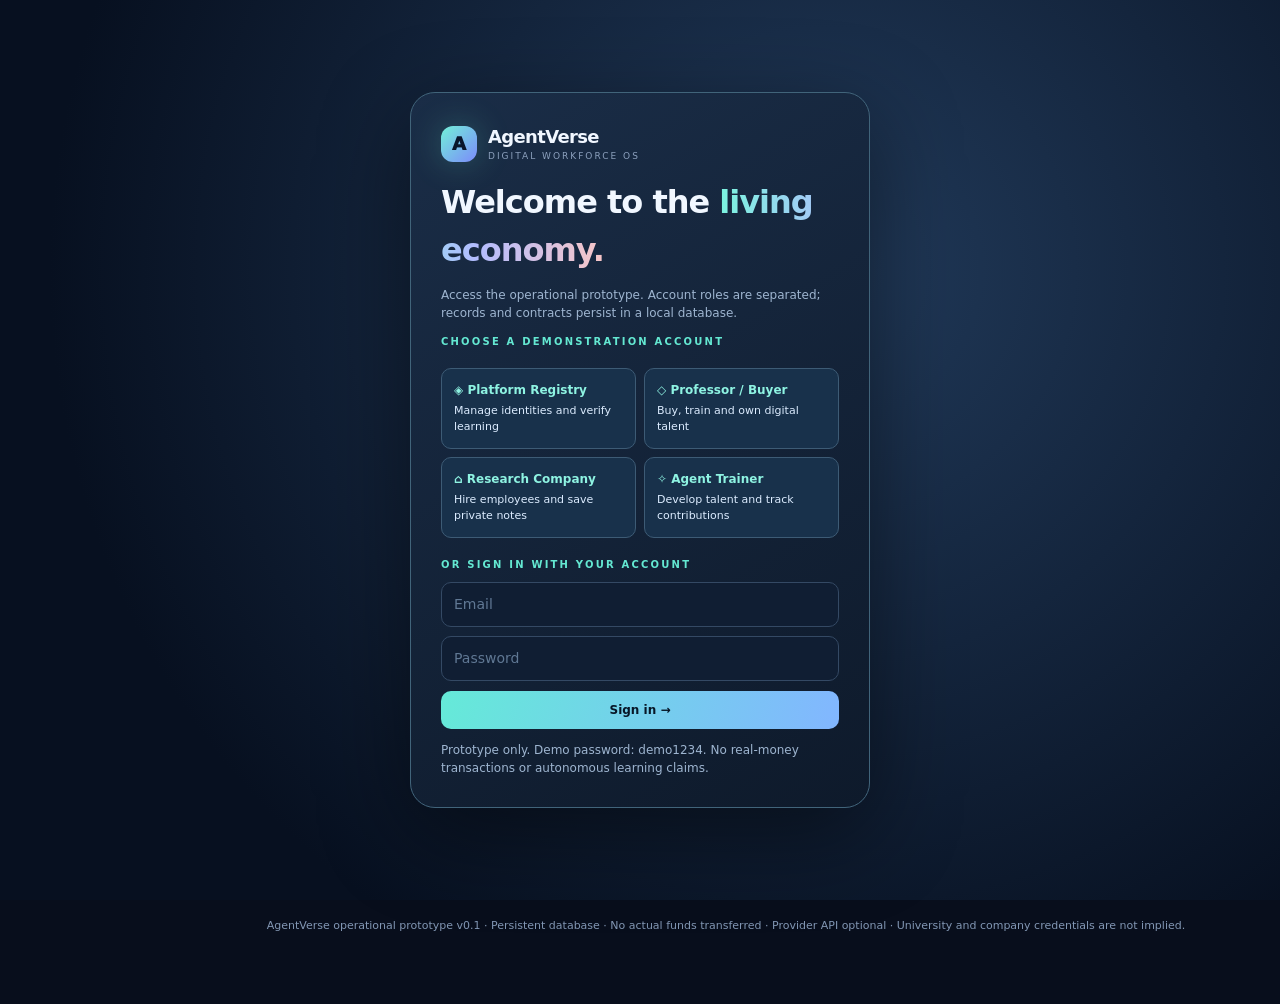
==== static/index.html @ 2f68c1d5 "Upload AgentVerse v0.1 prototype application, API, MCP connector, UI, documentation, and tests" ====
<!doctype html>
<html lang="en"><head><meta charset="utf-8"><meta name="viewport" content="width=device-width,initial-scale=1"><title>AgentVerse | Digital Workforce OS</title>
<style>
:root{--bg:#070e1d;--panel:#101c30;--panel2:#16253d;--stroke:#263b57;--text:#f1f7ff;--muted:#92a9c7;--mint:#64e8d2;--violet:#a993fa;--peach:#ffa982;--blue:#90b6ff;--gold:#f4d19c}*{box-sizing:border-box}body{margin:0;background:radial-gradient(ellipse 50% 38% at 70% -10%,#21335a 0%,transparent 70%),#080e1c;color:var(--text);font:14px/1.5 Inter,ui-sans-serif,system-ui,-apple-system,Segoe UI,sans-serif}button,input,select,textarea{font:inherit}button{cursor:pointer}button:disabled{opacity:.45;cursor:not-allowed}button:focus-visible,input:focus-visible,select:focus-visible,textarea:focus-visible{outline:2px solid var(--mint);outline-offset:3px}a{color:var(--mint)}.shell{display:grid;grid-template-columns:236px minmax(0,1fr);min-height:100vh}.sidebar{background:#0c1628e8;border-right:1px solid var(--stroke);padding:26px 16px;position:sticky;top:0;height:100vh;display:flex;flex-direction:column}.logo{display:flex;gap:11px;align-items:center;margin:0 0 34px 10px}.orb{width:36px;height:36px;display:grid;place-items:center;border-radius:12px;background:linear-gradient(135deg,#72f0d8,#7c8bfb);color:#09152b;font-weight:950;font-size:18px;box-shadow:0 0 34px #6df8d33e}.logo strong{display:block;font-size:18px;letter-spacing:-.65px}.logo small{display:block;color:#8ca0bd;letter-spacing:2px;font-size:9px}.nav-caption{font-size:10px;text-transform:uppercase;letter-spacing:2px;color:#6f88a8;padding:7px 12px}.navbtn{width:100%;border:0;background:transparent;color:#a9bad2;border-radius:12px;padding:11px 13px;text-align:left;margin:2px 0;display:flex;gap:12px;align-items:center;font-size:12px;font-weight:690}.navbtn span{font-size:18px;width:20px;text-align:center}.navbtn:hover,.navbtn.active{background:#1e3550;color:#fff}.navbtn.active{box-shadow:inset 3px 0 var(--mint)}.sidebar-bottom{margin-top:auto;background:#13253d;border:1px solid #2b465c;border-radius:16px;padding:14px}.sidebar-bottom b{font-size:12px}.sidebar-bottom p{font-size:11px;color:#a1b5cf;margin:7px 0 12px}.main{min-width:0;padding:20px clamp(17px,2.4vw,40px) 70px;max-width:1600px;width:100%;margin:0 auto}.topbar{display:flex;align-items:center;justify-content:space-between;gap:12px;margin-bottom:28px;padding-bottom:16px;border-bottom:1px solid #29364e}.breadcrumbs{font-size:11px;color:#849bb8;letter-spacing:.6px}.breadcrumbs b{color:#dbe9fd}.topactions{display:flex;align-items:center;gap:10px}.pill{font-size:10px;padding:7px 11px;border:1px solid #35556a;border-radius:20px;background:#123139;color:#80e7ce;font-weight:800;letter-spacing:.4px}.btn{border:1px solid #3b5272;background:#1c324d;color:#e6f0ff;padding:10px 14px;border-radius:10px;font-size:12px;font-weight:750;transition:.15s;display:inline-flex;align-items:center;justify-content:center;gap:7px}.btn:hover{filter:brightness(1.15);transform:translateY(-1px)}.btn.primary{border:0;background:linear-gradient(105deg,#65ead8,#82b6ff);color:#071727}.btn.soft{border:1px solid #295365;background:#123640;color:#a0f4e5}.btn.warn{border-color:#684b5c;background:#39263d;color:#ffb9c5}.btn.small{padding:8px 10px;font-size:11px}.btn.block{width:100%}.view{display:none}.view.active{display:block}.eyebrow{color:var(--mint);letter-spacing:2.2px;text-transform:uppercase;font-size:10px;font-weight:850}.page-title{font-size:clamp(27px,3vw,40px);letter-spacing:-1.4px;line-height:1.12;margin:7px 0 10px}.subtitle{color:#a4b7d1;font-size:13px;margin:0 0 24px;max-width:780px}.hero{position:relative;min-height:306px;overflow:hidden;border:1px solid #3b5671;border-radius:21px;background:radial-gradient(circle at 70% 55%,#305d79,#19284b 42%,#13233a 70%);padding:35px 32px;margin-bottom:17px}.hero h1{font-size:clamp(30px,3.4vw,52px);max-width:600px;line-height:1.05;margin:13px 0;letter-spacing:-1.7px}.gradient{background:linear-gradient(90deg,#7af3df,#b2bcff,#f8c6c7);-webkit-background-clip:text;background-clip:text;color:transparent}.hero p{color:#b4cae3;max-width:420px;font-size:12px}.hero-actions{display:flex;gap:10px;margin-top:25px;position:relative;z-index:3}.orbit{position:absolute;width:405px;height:405px;border:1px solid #74e7e540;border-radius:50%;right:-20px;top:-38px;animation:spin 45s linear infinite}.orbit::before,.orbit::after{content:"";position:absolute;inset:57px;border:1px dashed #c0affb4c;border-radius:50%}.orbit::after{inset:116px;border-color:#78c9ed85}.orbit .mini{position:absolute;display:grid;place-items:center;border:1px solid #80ebef8b;border-radius:17px;background:linear-gradient(130deg,#1c5870,#343d83);width:56px;height:56px;box-shadow:0 0 20px #6fe7ef38;font-size:22px;animation:counter 45s linear infinite}.orbit .mini:nth-child(1){top:38px;left:51px}.orbit .mini:nth-child(2){top:112px;right:-20px}.orbit .mini:nth-child(3){bottom:0;left:140px}.orbital-core{position:absolute;display:grid;place-items:center;width:118px;height:118px;right:120px;top:96px;background:#152f56;border:1px solid #81e2e2b0;border-radius:32px;box-shadow:0 0 55px #6cf0df39;font-size:55px}.orbital-core:after{content:"LIVE";position:absolute;bottom:5px;font-size:9px;color:#9ff8e9;letter-spacing:3px}.stats{display:grid;grid-template-columns:repeat(4,minmax(0,1fr));gap:14px;margin:17px 0}.stat,.panel,.talent-card{border:1px solid var(--stroke);background:linear-gradient(145deg,#13233b,#0e1a2c);border-radius:17px;overflow:hidden}.stat{padding:18px}.stat label{color:#9cb0cb;font-size:10px;text-transform:uppercase;letter-spacing:1.35px;display:block}.stat strong{font-size:30px;display:block;letter-spacing:-1px;margin:5px 0}.stat small{color:#7ba3bb;font-size:10px}.split{display:grid;grid-template-columns:1.35fr 1fr;gap:14px}.panel{padding:20px}.panel h3{font-size:14px;margin:0 0 17px}.panel h3 small{float:right;font-weight:450;color:#95abc7}.lifecycle{display:flex;justify-content:space-between;align-items:center;gap:5px;padding:16px 0 8px}.phase{flex:1;min-width:0;text-align:center;position:relative}.phase:not(:last-child):after{content:"";position:absolute;top:21px;left:60%;width:80%;border-top:1px dashed #4a6b8c}.phase span{position:relative;z-index:2;display:grid;place-items:center;width:43px;height:43px;margin:auto;border-radius:14px;background:linear-gradient(145deg,#23465b,#273765);border:1px solid #507b90;font-size:18px}.phase b{font-size:10px;display:block;margin-top:12px}.phase small{font-size:9px;color:#8098b8}.activity{min-height:200px}.activity-item{display:flex;gap:13px;padding:11px 0;border-bottom:1px solid #263650}.activity-item:last-child{border:0}.bullet{height:8px;width:8px;background:#67e1d1;box-shadow:0 0 13px #64e8d299;border-radius:50%;margin-top:7px;flex:none}.activity-item b{font-size:11px;display:block}.activity-item small{color:#91a6c2;font-size:10px;display:block;margin-top:2px}.filters{display:flex;gap:8px;margin-bottom:16px;align-items:center;flex-wrap:wrap}.input{border:1px solid #344964;background:#101e33;border-radius:10px;color:#e5f3ff;padding:11px 12px;min-width:0}.input::placeholder{color:#607894}.search{flex:1;min-width:210px}.grid{display:grid;grid-template-columns:repeat(3,minmax(0,1fr));gap:15px}.talent-card{padding:19px;position:relative;transition:.2s}.talent-card:hover{border-color:#53718e;transform:translateY(-3px)}.card-top{display:flex;justify-content:space-between;align-items:start}.avatar{width:57px;height:57px;border-radius:19px;display:grid;place-items:center;background:linear-gradient(145deg,var(--accent,#7ae8d9),#8485ef);color:#11233a;font-weight:950;font-size:24px;box-shadow:0 10px 25px #0005}.tiny-pill{border:1px solid #365c63;background:#163a40;color:#9be9da;border-radius:40px;font-size:10px;padding:5px 8px;font-weight:700}.talent-card h3{font-size:17px;margin:18px 0 2px}.talent-card .role{font-size:11px;color:#92b2ce;min-height:35px}.card-meta{display:flex;justify-content:space-between;border-top:1px solid #2e435c;border-bottom:1px solid #2e435c;margin:14px 0;padding:12px 0;gap:6px}.card-meta div{font-size:10px;color:#849fbc}.card-meta strong{display:block;color:#e4f4ff;font-size:14px;margin-top:2px}.stage-track{height:6px;background:#2c4056;border-radius:9px;overflow:hidden;margin:10px 0 17px}.stage-track div{height:100%;border-radius:9px;background:linear-gradient(90deg,#53d6d5,#acacff)}.card-buttons{display:flex;gap:7px}.card-buttons>*{flex:1}.callout{border:1px solid #3e536d;background:#17263e;border-radius:14px;padding:16px;color:#a8bfdb;font-size:12px;margin-top:15px}.callout strong{color:#fff}.two-col{display:grid;grid-template-columns:1fr 1fr;gap:14px}.worldframe{height:min(73vh,780px);border:1px solid #31425e;border-radius:18px;overflow:hidden}.worldframe iframe{width:100%;height:100%;border:0}.line{height:1px;background:#2e4059;margin:17px 0}.list{display:grid;gap:10px}.listitem{border:1px solid #314762;background:#14253b;border-radius:12px;padding:13px 15px;display:flex;justify-content:space-between;align-items:center;gap:13px}.listitem b{font-size:12px}.listitem p{color:#98adcb;margin:4px 0 0;font-size:11px}.tag{border-radius:20px;padding:4px 8px;color:#80e8d3;background:#183b40;border:1px solid #386b6b;font-size:10px}.tag.gold{color:#ffdea6;background:#463a2a;border-color:#735e39}.tag.red{color:#ffb2bd;background:#422937;border-color:#764654}.modalwrap{position:fixed;inset:0;background:#040914dd;backdrop-filter:blur(7px);z-index:10;display:none;align-items:center;justify-content:center;padding:20px}.modalwrap.open{display:flex}.modal{width:min(750px,100%);max-height:90vh;overflow:auto;background:#0f1e34;border:1px solid #4a6683;border-radius:20px;box-shadow:0 30px 100px #000b;padding:23px}.modalhead{display:flex;align-items:start;justify-content:space-between;gap:15px}.modalhead h2{font-size:23px;letter-spacing:-.8px;margin:3px 0}.tabs{display:flex;border-bottom:1px solid #304760;gap:3px;overflow:auto;margin:18px 0}.tab{border:0;background:transparent;color:#9fb0c9;font-size:11px;font-weight:760;padding:12px 13px;white-space:nowrap}.tab.active{color:#85f7e0;border-bottom:2px solid #65e8d5}.formgrid{display:grid;grid-template-columns:1fr 1fr;gap:11px}.formrow{display:grid;gap:6px;margin-bottom:12px}.formrow label{font-size:11px;color:#9eb4d2}.formrow input,.formrow textarea,.formrow select{width:100%}.formrow textarea{min-height:90px;resize:vertical}.pre{background:#07172a;color:#d1f1e8;border:1px solid #26495b;border-radius:10px;padding:13px;white-space:pre-wrap;overflow-wrap:anywhere;max-height:290px;overflow:auto;font-size:11px}.footer{color:#8297b4;font-size:11px;margin-top:20px}.hidden{display:none!important}.toast{position:fixed;right:22px;bottom:23px;max-width:390px;background:#1c3742;border:1px solid #5aa99d;border-radius:12px;box-shadow:0 12px 45px #0008;padding:14px 18px;z-index:20;display:none;color:#e7fffa;font-size:12px}.toast.error{background:#492332;border-color:#ad6776}.login{position:fixed;inset:0;z-index:30;background:radial-gradient(circle at 65% 30%,#213a5a,#071020 75%);display:flex;align-items:center;justify-content:center;padding:20px}.login-card{width:min(460px,100%);border:1px solid #41647a;background:linear-gradient(150deg,#1a2d47,#0e1a2b);padding:30px;border-radius:25px;box-shadow:0 25px 90px #0007}.login-card h1{font-size:32px;letter-spacing:-1px;margin:14px 0 7px}.login-card p{font-size:12px;color:#9eb5d0}.demo-users{display:grid;grid-template-columns:1fr 1fr;gap:8px;margin:19px 0}.demo-users button{border:1px solid #3d5b75;background:#18314b;border-radius:10px;padding:12px;color:#dcecff;text-align:left;font-size:11px}.demo-users button b{display:block;font-size:12px;color:#8ef3e2;margin-bottom:4px}.authfields{display:grid;gap:9px;margin:10px 0}.authfields input{width:100%}@keyframes spin{to{transform:rotate(360deg)}}@keyframes counter{to{transform:rotate(-360deg)}}@media(max-width:1150px){.grid{grid-template-columns:repeat(2,1fr)}.split{grid-template-columns:1fr}.orbit{opacity:.45;right:-130px}.orbital-core{right:40px}}@media(max-width:770px){.shell{grid-template-columns:minmax(0,1fr);width:100%;max-width:100vw}.sidebar{min-width:0;max-width:100vw;height:auto;position:static;display:block;padding:12px}.logo{margin:0 0 12px}.nav-caption,.sidebar-bottom{display:none}.navcollection{display:flex;min-width:0;max-width:100%;overflow-x:auto;gap:5px}.navbtn{white-space:nowrap;width:auto;padding:9px 11px}.navbtn span{display:none}.main{padding:15px}.hero{padding:22px;min-height:300px}.hero h1{font-size:31px}.hero p{max-width:75%}.orbit{right:-220px}.orbital-core{right:-13px;opacity:.5}.topbar{margin-bottom:16px}.stats{grid-template-columns:repeat(2,1fr)}.grid,.two-col{grid-template-columns:1fr}.formgrid{grid-template-columns:1fr}.worldframe{height:560px}.phase b{font-size:8px}.phase span{width:32px;height:32px}.phase:after{display:none}}
</style></head><body>
<div id="login" class="login"><div class="login-card"><div class="logo" style="margin:0"><div class="orb">A</div><div><strong>AgentVerse</strong><small>DIGITAL WORKFORCE OS</small></div></div><h1>Welcome to the <span class="gradient">living economy.</span></h1><p>Access the operational prototype. Account roles are separated; records and contracts persist in a local database.</p><div class="eyebrow">Choose a demonstration account</div><div class="demo-users"><button onclick="demoLogin('admin@agentverse.test')"><b>◈ Platform Registry</b>Manage identities and verify learning</button><button onclick="demoLogin('professor@agentverse.test')"><b>◇ Professor / Buyer</b>Buy, train and own digital talent</button><button onclick="demoLogin('company@agentverse.test')"><b>⌂ Research Company</b>Hire employees and save private notes</button><button onclick="demoLogin('trainer@agentverse.test')"><b>✧ Agent Trainer</b>Develop talent and track contributions</button></div><div class="eyebrow">Or sign in with your account</div><div class="authfields"><input class="input" type="email" id="email" placeholder="Email"><input class="input" type="password" id="password" placeholder="Password"></div><button class="btn primary block" onclick="loginNow()">Sign in →</button><p style="margin-bottom:0">Prototype only. Demo password: demo1234. No real-money transactions or autonomous learning claims.</p></div></div>
<div class="shell"><aside class="sidebar"><div class="logo"><div class="orb">A</div><div><strong>AgentVerse</strong><small>LIVING DIGITAL ECONOMY</small></div></div><div class="nav-caption">EXPERIENCE</div><div class="navcollection"><button class="navbtn active" data-view="overview" onclick="nav('overview')"><span>◈</span> Command Center</button><button class="navbtn" data-view="market" onclick="nav('market')"><span>◇</span> Talent Marketplace</button><button class="navbtn" data-view="mine" onclick="nav('mine')"><span>♧</span> My Workforce</button><button class="navbtn" data-view="learning" onclick="nav('learning')"><span>✧</span> Learning Academy</button><button class="navbtn" data-view="economy" onclick="nav('economy')"><span>↗</span> Contracts & Economy</button><button class="navbtn" data-view="world" onclick="nav('world')"><span>◎</span> Living World</button></div><div class="sidebar-bottom"><b>◉ Connected society</b><p>A persistent employee identity, career passport and private employer context—all in one ecosystem.</p><button class="btn soft block small" onclick="window.open('/world','_blank')">Open animated world ↗</button></div></aside>
<main class="main"><div class="topbar"><div class="breadcrumbs">AGENTVERSE / <b id="bread">COMMAND CENTER</b><div style="color:#7198aa;margin-top:5px">Product prototype • backend-persisted actions</div></div><div class="topactions"><span class="pill">● SANDBOX — NO CHARGES</span><button class="btn small" id="username" onclick="logout()">Sign out</button></div></div>
<section class="view active" id="view-overview"><div class="hero"><div class="eyebrow">A new economy of intelligent work</div><h1>Intelligence that <span class="gradient">grows with experience.</span></h1><p>Create. Educate. Hire. Collaborate. Transfer. A digital employee keeps its verified career while former employers' private memory stays isolated.</p><div class="hero-actions"><button class="btn primary" onclick="nav('market')">Explore employees →</button><button class="btn" onclick="nav('world')">View living society ◎</button></div><div class="orbit"><span class="mini">♧</span><span class="mini">✧</span><span class="mini">◇</span></div><div class="orbital-core">◈</div></div><div class="stats"><div class="stat"><label>Registered employees</label><strong id="s_agents">—</strong><small>Unique career identities</small></div><div class="stat"><label>Active work contracts</label><strong id="s_contracts">—</strong><small>Employer-isolated workspaces</small></div><div class="stat"><label>Verified learning</label><strong id="s_learning">—</strong><small>Reviewed achievements</small></div><div class="stat"><label>Economy simulation</label><strong id="s_volume">—</strong><small>USD gross, simulated only</small></div></div><div class="split"><div class="panel"><h3>Employee lifecycle <small>Identity → growth → mobility</small></h3><div class="lifecycle"><div class="phase"><span>✦</span><b>Created</b><small>Registry</small></div><div class="phase"><span>♙</span><b>Education</b><small>Academy</small></div><div class="phase"><span>✧</span><b>Verified</b><small>Career</small></div><div class="phase"><span>⌂</span><b>Employed</b><small>Work</small></div><div class="phase"><span>◇</span><b>Transferred</b><small>Market</small></div></div><div class="line"></div><p style="font-size:11px;color:#a5bbd5">A lifelong agent identity can be bought, hired, trained, returned and resold. Only evaluated, portable skills enter the career passport. Workplace context is separated by employer.</p><button class="btn soft small" onclick="nav('world')">See the animated lifecycle →</button></div><div class="panel"><h3>Registry activity <small>Persisted events</small></h3><div id="events" class="activity"></div></div></div></section>
<section class="view" id="view-market"><div class="eyebrow">The marketplace</div><h1 class="page-title">Find your next digital employee.</h1><p class="subtitle">Browse by discipline and verified capability. Rent for a fixed period, purchase permanently, or inspect an agent's public career passport.</p><div class="filters"><input id="search" class="input search" placeholder="Search employees, subjects, roles..." oninput="renderCards('all')"><select class="input" id="filter" onchange="renderCards('all')"><option value="all">Every career stage</option><option value="junior">Early-stage learners</option><option value="senior">Advanced professionals</option></select><button class="btn soft" id="createButton" onclick="createEmployee()">＋ Create employee</button></div><div id="cards" class="grid"></div><div class="callout"><strong>Transparent pricing:</strong> all displayed values are illustrative platform prices in USD, not real payments. Future escrow and verified settlement require a payment provider, compliance, and terms.</div></section>
<section class="view" id="view-mine"><div class="eyebrow">Your workforce</div><h1 class="page-title">The employees in your care.</h1><p class="subtitle">Owner-held talent and employees currently contracted to your workspace are listed here. Inspect the passport, assign work, or submit training evidence.</p><div id="mycards" class="grid"></div></section>
<section class="view" id="view-learning"><div class="eyebrow">Career development</div><h1 class="page-title">The learning &amp; verification academy.</h1><p class="subtitle">Training evidence remains pending until a reviewer validates it. This prototype never claims that a credential or skill was independently earned without review.</p><div class="split"><div class="panel"><h3>Training submissions</h3><div id="trainlist" class="list"></div></div><div class="panel"><h3>Learning architecture</h3><div class="list"><div class="listitem"><div><b>01 · Acquired knowledge</b><p>Learning materials and employer-approved resources become candidate knowledge.</p></div><span class="tag">Input</span></div><div class="listitem"><div><b>02 · Demonstrated skill</b><p>Tasks and assessment evidence are submitted for controlled evaluation.</p></div><span class="tag gold">Review</span></div><div class="listitem"><div><b>03 · Portable achievement</b><p>Verified, non-confidential skill credits travel with the employee.</p></div><span class="tag">Transferable</span></div><div class="listitem"><div><b>04 · Employer-private vault</b><p>Company documents, credentials and private work never enter a new employer's context.</p></div><span class="tag red">Isolated</span></div></div></div></div></section>
<section class="view" id="view-economy"><div class="eyebrow">Ownership, contracts &amp; settlement</div><h1 class="page-title">A fair and traceable economy.</h1><p class="subtitle">Observe simulated contract values, permanent ownership changes, platform commissions and proportional verified-trainer rewards.</p><div class="two-col"><div class="panel"><h3>Contract registry</h3><div id="contractlist" class="list"></div></div><div class="panel"><h3>Financial ledger <small>No real payment occurred</small></h3><div id="ledgerlist" class="list"></div></div></div><div class="callout"><strong>Demonstration policy:</strong> On permanent sales, 10% is a proposed platform fee, and up to 5% goes to eligible verified trainers. Rental proceeds are not shared retroactively. This is a configurable business rule, not a finalized legal agreement.</div></section>
<section class="view" id="view-world"><div class="eyebrow">Animated digital society</div><h1 class="page-title">Watch their careers unfold.</h1><p class="subtitle">The animated world illustrates the proposed full ecosystem. Its time, events and characters are simulated separately from the persisted operational marketplace above.</p><div class="worldframe"><iframe title="AgentVerse Living World simulation" id="world" loading="lazy" src="/world"></iframe></div><div class="footer"><a href="/world" target="_blank" rel="noopener">Open immersive world full screen ↗</a></div></section>
<div class="footer">AgentVerse operational prototype v0.1 · Persistent database · No actual funds transferred · Provider API optional · University and company credentials are not implied.</div>
</main></div>
<div class="modalwrap" id="modalwrap" onclick="if(event.target===this)closeModal()"><div class="modal"><div class="modalhead"><div><div class="eyebrow" id="modalid">CAREER PASSPORT</div><h2 id="modaltitle">Employee profile</h2><p style="color:#9db3ce;font-size:11px" id="modalrole"></p></div><button class="btn small" onclick="closeModal()">✕ Close</button></div><div class="tabs" id="modaltabs"></div><div id="modalcontent"></div></div></div><div class="toast" id="toast"></div>
<script>
let token=sessionStorage.getItem('agentverse_token')||'',current=null,roster=[],selected=null,modalTab='passport',details=null,allContracts=[];const $=id=>document.getElementById(id),esc=s=>String(s??'').replace(/[&<>"']/g,x=>({'&':'&amp;','<':'&lt;','>':'&gt;','"':'&quot;',"'":'&#39;'}[x]));const money=n=>'$'+(n/100).toLocaleString('en-US',{minimumFractionDigits:2,maximumFractionDigits:2});const pretty=s=>esc(s).replaceAll('_',' ');function notify(msg,error=false){let el=$('toast');el.textContent=msg;el.className='toast'+(error?' error':'');el.style.display='block';clearTimeout(window.toasttimer);window.toasttimer=setTimeout(()=>el.style.display='none',4500)}
async function api(path,opt={}){let res=await fetch('/api'+path,{...opt,headers:{'Content-Type':'application/json',...(token?{'Authorization':'Bearer '+token}:{}),...(opt.headers||{})}});let data=await res.json().catch(()=>({}));if(!res.ok)throw new Error(data.detail||('HTTP '+res.status));return data}
async function demoLogin(email){$('email').value=email;$('password').value='demo1234';await loginNow()}
async function loginNow(){try{let d=await api('/auth/login',{method:'POST',body:JSON.stringify({email:$('email').value,password:$('password').value})});token=d.token;sessionStorage.setItem('agentverse_token',token);await start()}catch(e){notify(e.message,true)}}function logout(){sessionStorage.removeItem('agentverse_token');token='';current=null;$('login').style.display='flex'}
async function start(){try{current=await api('/me');$('login').style.display='none';$('username').textContent=current.name+' · Sign out';$('createButton').style.display=current.kind==='platform'?'inline-flex':'none';await reload();nav('overview')}catch(e){logout();notify(e.message,true)}}
async function reload(){let [d,a,c]=await Promise.all([api('/dashboard'),api('/agents'),api('/contracts')]);roster=a;allContracts=c;$('s_agents').textContent=d.agents;$('s_contracts').textContent=d.active_contracts;$('s_learning').textContent=d.verified_lessons;$('s_volume').textContent=money(d.volume);$('events').innerHTML=d.events.length?d.events.slice().reverse().map(x=>`<div class="activity-item"><div class="bullet"></div><div><b>${pretty(x.action)}</b><small>${esc(x.detail)}</small></div></div>`).join(''):'<p class="subtitle">No activity yet. Try renting or training an employee.</p>';renderCards('all');renderCards('mine')}
function nav(which){document.querySelectorAll('.navbtn').forEach(b=>b.classList.toggle('active',b.dataset.view===which));document.querySelectorAll('.view').forEach(v=>v.classList.toggle('active',v.id==='view-'+which));$('bread').textContent=({overview:'COMMAND CENTER',market:'MARKETPLACE',mine:'MY WORKFORCE',learning:'LEARNING ACADEMY',economy:'CONTRACTS & ECONOMY',world:'LIVING WORLD'}[which]||which);if(which==='learning')loadTraining();if(which==='economy')loadEconomy();if(which==='market'||which==='mine')reload().catch(e=>notify(e.message,true));window.scrollTo({top:0,behavior:'smooth'})}
function color(track){if(/research|scientist/i.test(track))return '#8cb9fa';if(/security|cyber/i.test(track))return '#e6a7b6';if(/software|architect/i.test(track))return '#a9a0fa';return '#71e6ce'}
function renderCards(view){let src=roster.filter(a=>view==='mine'?a.owner_id===current.id||a.my_employer:a.listed);if(view==='all'){let q=$('search').value.toLowerCase(),f=$('filter').value;src=src.filter(a=>(a.name+' '+a.track+' '+a.stage_name).toLowerCase().includes(q)&&(f==='all'||(f==='junior'?a.stage<=3:a.stage>=4)))}let target=$(view==='all'?'cards':'mycards');target.innerHTML=src.length?src.map(a=>`<article class="talent-card"><div class="card-top"><div class="avatar" style="--accent:${color(a.track)}">${esc(a.name[0])}</div><div class="tiny-pill">${a.contract_active?'● On contract':a.listed?'◉ Available':'♧ Owned'}</div></div><h3>${esc(a.name)}</h3><div class="role">${esc(a.track)}<br>${esc(a.stage_name)}</div><div class="card-meta"><div>VERIFIED SCORE<strong>${a.skill}/100</strong></div><div>CAREER POINTS<strong>${a.experience}</strong></div><div>PERMANENT PRICE<strong>${money(a.price)}</strong></div></div><div class="stage-track"><div style="width:${a.skill}%"></div></div><div class="card-buttons"><button class="btn primary small" onclick="inspect('${esc(a.id)}')">Inspect employee ↗</button><button class="btn small" onclick="inspect('${esc(a.id)}','contract')">${a.owner_id===current.id?'Manage':'Hire / Buy'}</button></div></article>`).join(''):'<div class="callout" style="grid-column:1/-1">No employees in this view yet. Choose a marketplace agent to begin.</div>'}
async function inspect(id,tab='passport'){selected=roster.find(a=>a.id===id);if(!selected)return;modalTab=tab;details=await api('/agents/'+id+'/passport');$('modalwrap').classList.add('open');$('modalid').textContent='AGENT ID · '+id;$('modaltitle').textContent=selected.name;$('modalrole').textContent=selected.track+' · '+selected.stage_name+' · Current owner: '+selected.owner_name;renderModal()}
function closeModal(){$('modalwrap').classList.remove('open')}
function renderModal(){const tabs=['passport','contract','train','work','memory'];$('modaltabs').innerHTML=tabs.map(t=>`<button class="tab ${t===modalTab?'active':''}" onclick="modalTab='${t}';renderModal()">${({passport:'◈ Passport',contract:'◇ Ownership',train:'✧ Education',work:'⌂ Workbench',memory:'▣ Privacy vault'})[t]}</button>`).join('');let a=selected,txt='';if(modalTab==='passport'){let p=details;txt=`<div class="stats" style="grid-template-columns:repeat(3,1fr)"><div class="stat"><label>Career level</label><strong>${p.skill}</strong><small>Evaluated score / 100</small></div><div class="stat"><label>Experience points</label><strong>${p.experience_points}</strong><small>Not literal years</small></div><div class="stat"><label>Past contracts</label><strong>${p.career_summary.contracts}</strong><small>Anonymized employer history</small></div></div><div class="panel"><h3>Verified career achievements</h3>${p.verified_courses.length?p.verified_courses.map(v=>`<div class="listitem"><div><b>${esc(v.course)}</b><p>+${v.credits} career credits · ${esc(v.created_at.slice(0,10))}</p></div><span class="tag">Verified</span></div>`).join(''):'<p class="subtitle">No approved course evidence yet.</p>'}</div><div class="callout">${esc(p.notice)} Work done for a former employer does not expose that employer's confidential notes.</div>`}
else if(modalTab==='contract'){let isOwner=a.owner_id===current.id;txt=`<div class="panel"><h3>Ownership & access</h3><div class="listitem"><div><b>Legal marketplace title</b><p>${esc(a.owner_name)} · ${a.contract_active?'Rental active':'No active rental'}</p></div><span class="tag">${a.listed?'Listed':'Not listed'}</span></div><div class="line"></div><div class="formgrid"><div class="formrow"><label>Permanent purchase</label><button class="btn primary" ${isOwner||a.contract_active||!a.listed?'disabled':''} onclick="purchase()">Buy for ${money(a.price)}</button></div><div class="formrow"><label>Fixed-term rental</label><select class="input" id="months"><option value="1">1 month</option><option value="3">3 months</option><option value="6">6 months</option><option value="12" selected>12 months</option><option value="24">24 months</option></select></div></div><button class="btn soft block" ${isOwner||a.contract_active||!a.listed?'disabled':''} onclick="rentEmployee()">Start rental contract →</button>${isOwner?`<div class="line"></div><div class="formrow"><label>List owned employee for resale (USD cents)</label><input id="price" class="input" type="number" value="${a.price}" min="100"></div><button class="btn block" onclick="listEmployee()">Publish resale listing</button>`:''}</div><div class="callout">Financial entries are a demonstration ledger. No card is charged. Active rentals prevent ownership transfer until offboarding.</div>`}
else if(modalTab==='train'){txt=`<div class="panel"><h3>Submit education evidence</h3><p class="subtitle">An authorized owner or employer submits a course and proof. An administrator must validate it before skill growth and trainer credits are awarded.</p><div class="formrow"><label>Course or assessed activity</label><input id="course" class="input" placeholder="e.g. Literature review methodologies"></div><div class="formrow"><label>Evidence of completion / evaluation</label><textarea id="evidence" class="input" placeholder="Provide a clear assessment reference, tested artifact or project outcome..."></textarea></div><button class="btn primary" onclick="submitTraining()">Submit for independent review →</button></div>`}
else if(modalTab==='work'){txt=`<div class="panel"><h3>Assign a professional task</h3><p class="subtitle">Jobs are stored in the workspace; actual AI execution requires an authorized model API key on the server.</p><div class="formrow"><label>Work instruction</label><textarea id="instruction" class="input" placeholder="Review the attached methodology and draft testable hypotheses..."></textarea></div><button class="btn primary" onclick="assignTask()">Add task to workbench →</button><div class="line"></div><button class="btn small" onclick="loadTasks()">View my task results</button><div id="taskresults" class="list" style="margin-top:13px"></div></div>`}
else if(modalTab==='memory'){txt=`<div class="panel"><h3>Employer-private knowledge vault</h3><p class="subtitle">A memory note can only be added by the current active employer. A future employer must never see notes from a previous workplace.</p><div class="formrow"><label>Internal project context / authorized note</label><textarea id="note" class="input" placeholder="Record work preferences or project scope; don't paste credentials..."></textarea></div><button class="btn primary" onclick="saveNote()">Save to isolated employer vault →</button><div class="line"></div><button class="btn small" onclick="showContext()">Inspect my permitted agent context</button><div id="contextresult" class="pre" style="margin-top:12px">Context not retrieved yet.</div></div>`} $('modalcontent').innerHTML=txt}
async function action(fn){try{await fn();await reload();if(selected){selected=roster.find(x=>x.id===selected.id)||selected;details=await api('/agents/'+selected.id+'/passport');renderModal()}}catch(e){notify(e.message,true)}}
async function purchase(){if(!confirm('Simulate permanent purchase? No real money is transferred.'))return;await action(async()=>{let d=await api('/agents/'+selected.id+'/buy',{method:'POST'});notify('Title transferred. Platform fee: '+money(d.platform_fee)+' (simulated).')})}
async function rentEmployee(){await action(async()=>{let d=await api('/agents/'+selected.id+'/rent',{method:'POST',body:JSON.stringify({months:Number($('months').value)})});notify('Rental activated through '+d.expires.slice(0,10)+' (simulated).')})}
async function listEmployee(){await action(async()=>{await api('/agents/'+selected.id+'/list',{method:'POST',body:JSON.stringify({price:Number($('price').value)})});notify('New sale listing published.')})}
async function submitTraining(){let course=$('course').value,evidence=$('evidence').value;await action(async()=>{let d=await api('/agents/'+selected.id+'/train',{method:'POST',body:JSON.stringify({course,evidence})});notify('Evidence '+d.status+'. Admin review required.')})}
async function saveNote(){let note=$('note').value;await action(async()=>{await api('/agents/'+selected.id+'/memory',{method:'POST',body:JSON.stringify({note})});notify('Private employer memory stored.')})}
async function showContext(){try{$('contextresult').textContent=JSON.stringify(await api('/agents/'+selected.id+'/context'),null,2)}catch(e){notify(e.message,true)}}
async function assignTask(){let instruction=$('instruction').value;await action(async()=>{let d=await api('/agents/'+selected.id+'/tasks',{method:'POST',body:JSON.stringify({instruction})});notify('Task queued: '+d.task_id+'. Use workbench to run when an API key is configured.')})}
async function loadTasks(){try{let rows=(await api('/tasks')).filter(t=>t.agent_id===selected.id);$('taskresults').innerHTML=rows.length?rows.map(t=>`<div class="listitem"><div><b>${esc(t.instruction.slice(0,110))}</b><p>${pretty(t.status)} · ${esc(t.created_at.slice(0,16))}</p>${t.output?`<pre class="pre">${esc(t.output)}</pre>`:''}</div>${t.status==='queued'?`<button class="btn small" onclick="runTask('${esc(t.id)}')">Run AI</button>`:''}</div>`).join(''):'<p class="subtitle">No tasks assigned yet.</p>'}catch(e){notify(e.message,true)}}
async function runTask(id){try{notify('Calling the configured model service...');await api('/tasks/'+id+'/run',{method:'POST'});await loadTasks();notify('Actual AI result saved in task record')}catch(e){notify(e.message,true)}}
async function loadTraining(){try{let rows=await api('/training');$('trainlist').innerHTML=rows.length?rows.map(t=>`<div class="listitem"><div><b>${esc(t.course)}</b><p>Agent ${esc(t.agent_id)} · Trainer ${esc(t.trainer_id)} · ${esc(t.evidence.slice(0,140))}</p><span class="tag ${t.status==='pending'?'gold':t.status==='rejected'?'red':''}">${pretty(t.status)}</span></div>${current.kind==='platform'&&t.status==='pending'?`<div style="display:grid;gap:7px"><button class="btn small soft" onclick="review('${esc(t.id)}',true)">Approve</button><button class="btn small warn" onclick="review('${esc(t.id)}',false)">Reject</button></div>`:''}</div>`).join(''):'<p class="subtitle">No training records for this account yet.</p>'}catch(e){notify(e.message,true)}}
async function review(id,approved){if(approved&&!confirm('Confirm you have independently reviewed and verified the evidence?'))return;try{await api('/training/'+id+'/review',{method:'POST',body:JSON.stringify({approved})});await reload();await loadTraining();notify(approved?'Learning verified and credited':'Evidence rejected')}catch(e){notify(e.message,true)}}
async function loadEconomy(){try{let [cs,ls]=await Promise.all([api('/contracts'),api('/ledger')]);$('contractlist').innerHTML=cs.length?cs.map(c=>`<div class="listitem"><div><b>${esc(c.agent_id)} · ${c.months}-month employment</b><p>Employer ${esc(c.employer_id)} · ${pretty(c.status)} · ${money(c.price)}</p></div>${c.status==='active'?`<button class="btn small warn" onclick="endContract('${esc(c.id)}')">Offboard</button>`:`<span class="tag">${pretty(c.status)}</span>`}</div>`).join(''):'<p class="subtitle">No contracts yet.</p>';$('ledgerlist').innerHTML=ls.entries.length?ls.entries.slice(0,35).map(l=>`<div class="listitem"><div><b>${pretty(l.kind)}</b><p>${esc(l.agent_id)} · ${esc(l.details)}</p></div><span class="tag gold">${money(l.amount)}</span></div>`).join(''):'<p class="subtitle">No simulated transfers yet.</p>'}catch(e){notify(e.message,true)}}
async function endContract(id){if(!confirm('End contract and disconnect this employer from agent context?'))return;try{await api('/contracts/'+id+'/end',{method:'POST'});await reload();await loadEconomy();notify('Contract closed. Workspace access revoked.') }catch(e){notify(e.message,true)}}
async function createEmployee(){let name=prompt('New digital employee name:');if(!name)return;let track=prompt('Specialization:','Research Apprentice');if(!track)return;try{let d=await api('/agents',{method:'POST',body:JSON.stringify({name,track,price:50000})});await reload();notify('New career identity created: '+d.id);nav('market')}catch(e){notify(e.message,true)}}
if(token)start();
</script></body></html>
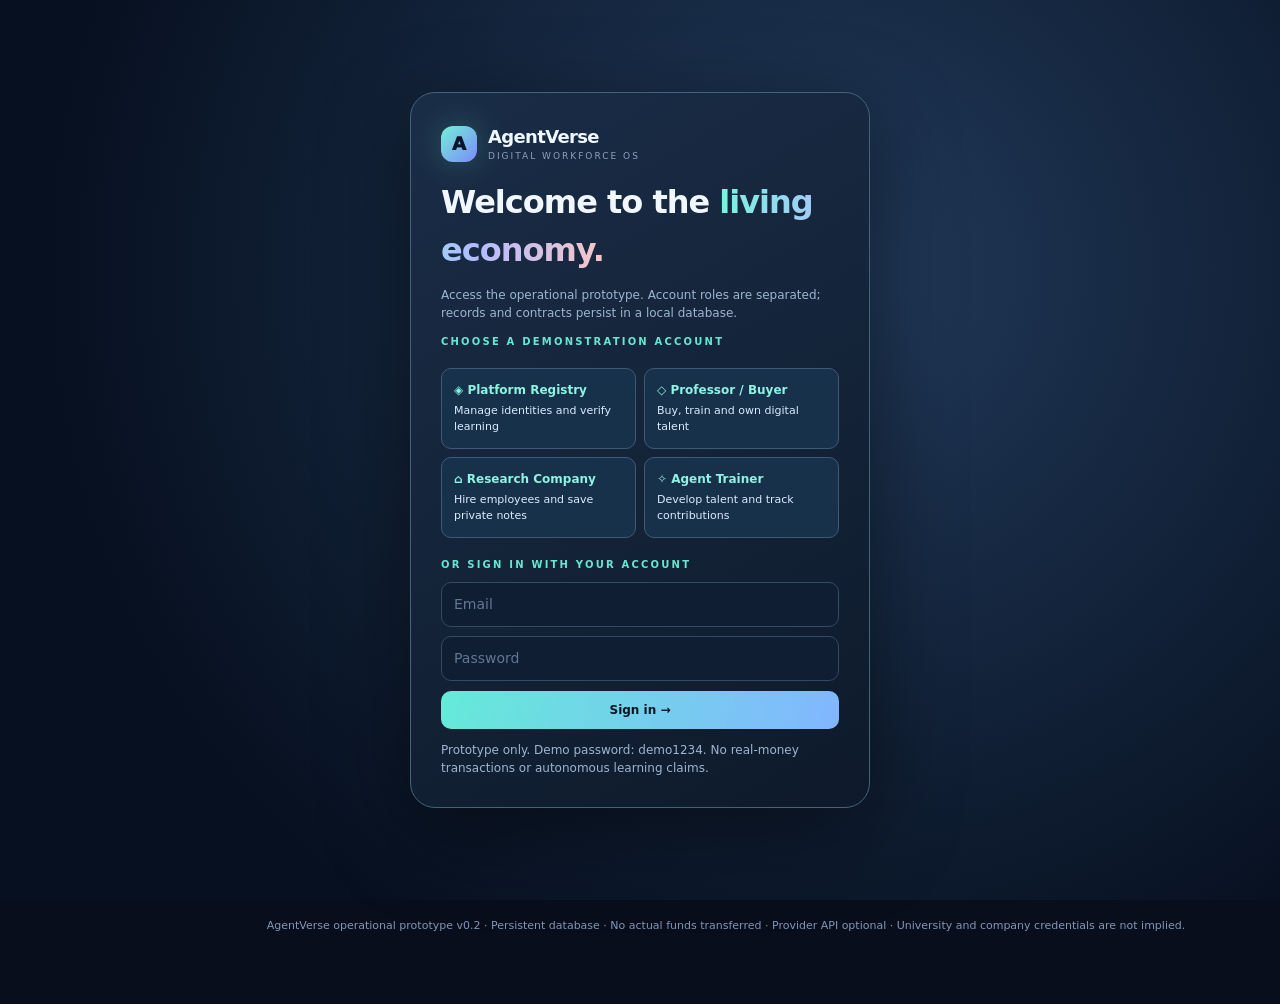
==== commit 8d40540c: "Build AgentVerse v0.2 buyer marketplace, contract approvals, owner buyouts, privacy controls and tes" ====
--- a/static/index.html
+++ b/static/index.html
@@ -6,13 +6,13 @@
 <div id="login" class="login"><div class="login-card"><div class="logo" style="margin:0"><div class="orb">A</div><div><strong>AgentVerse</strong><small>DIGITAL WORKFORCE OS</small></div></div><h1>Welcome to the <span class="gradient">living economy.</span></h1><p>Access the operational prototype. Account roles are separated; records and contracts persist in a local database.</p><div class="eyebrow">Choose a demonstration account</div><div class="demo-users"><button onclick="demoLogin('admin@agentverse.test')"><b>◈ Platform Registry</b>Manage identities and verify learning</button><button onclick="demoLogin('professor@agentverse.test')"><b>◇ Professor / Buyer</b>Buy, train and own digital talent</button><button onclick="demoLogin('company@agentverse.test')"><b>⌂ Research Company</b>Hire employees and save private notes</button><button onclick="demoLogin('trainer@agentverse.test')"><b>✧ Agent Trainer</b>Develop talent and track contributions</button></div><div class="eyebrow">Or sign in with your account</div><div class="authfields"><input class="input" type="email" id="email" placeholder="Email"><input class="input" type="password" id="password" placeholder="Password"></div><button class="btn primary block" onclick="loginNow()">Sign in →</button><p style="margin-bottom:0">Prototype only. Demo password: demo1234. No real-money transactions or autonomous learning claims.</p></div></div>
 <div class="shell"><aside class="sidebar"><div class="logo"><div class="orb">A</div><div><strong>AgentVerse</strong><small>LIVING DIGITAL ECONOMY</small></div></div><div class="nav-caption">EXPERIENCE</div><div class="navcollection"><button class="navbtn active" data-view="overview" onclick="nav('overview')"><span>◈</span> Command Center</button><button class="navbtn" data-view="market" onclick="nav('market')"><span>◇</span> Talent Marketplace</button><button class="navbtn" data-view="mine" onclick="nav('mine')"><span>♧</span> My Workforce</button><button class="navbtn" data-view="learning" onclick="nav('learning')"><span>✧</span> Learning Academy</button><button class="navbtn" data-view="economy" onclick="nav('economy')"><span>↗</span> Contracts & Economy</button><button class="navbtn" data-view="world" onclick="nav('world')"><span>◎</span> Living World</button></div><div class="sidebar-bottom"><b>◉ Connected society</b><p>A persistent employee identity, career passport and private employer context—all in one ecosystem.</p><button class="btn soft block small" onclick="window.open('/world','_blank')">Open animated world ↗</button></div></aside>
 <main class="main"><div class="topbar"><div class="breadcrumbs">AGENTVERSE / <b id="bread">COMMAND CENTER</b><div style="color:#7198aa;margin-top:5px">Product prototype • backend-persisted actions</div></div><div class="topactions"><span class="pill">● SANDBOX — NO CHARGES</span><button class="btn small" id="username" onclick="logout()">Sign out</button></div></div>
-<section class="view active" id="view-overview"><div class="hero"><div class="eyebrow">A new economy of intelligent work</div><h1>Intelligence that <span class="gradient">grows with experience.</span></h1><p>Create. Educate. Hire. Collaborate. Transfer. A digital employee keeps its verified career while former employers' private memory stays isolated.</p><div class="hero-actions"><button class="btn primary" onclick="nav('market')">Explore employees →</button><button class="btn" onclick="nav('world')">View living society ◎</button></div><div class="orbit"><span class="mini">♧</span><span class="mini">✧</span><span class="mini">◇</span></div><div class="orbital-core">◈</div></div><div class="stats"><div class="stat"><label>Registered employees</label><strong id="s_agents">—</strong><small>Unique career identities</small></div><div class="stat"><label>Active work contracts</label><strong id="s_contracts">—</strong><small>Employer-isolated workspaces</small></div><div class="stat"><label>Verified learning</label><strong id="s_learning">—</strong><small>Reviewed achievements</small></div><div class="stat"><label>Economy simulation</label><strong id="s_volume">—</strong><small>USD gross, simulated only</small></div></div><div class="split"><div class="panel"><h3>Employee lifecycle <small>Identity → growth → mobility</small></h3><div class="lifecycle"><div class="phase"><span>✦</span><b>Created</b><small>Registry</small></div><div class="phase"><span>♙</span><b>Education</b><small>Academy</small></div><div class="phase"><span>✧</span><b>Verified</b><small>Career</small></div><div class="phase"><span>⌂</span><b>Employed</b><small>Work</small></div><div class="phase"><span>◇</span><b>Transferred</b><small>Market</small></div></div><div class="line"></div><p style="font-size:11px;color:#a5bbd5">A lifelong agent identity can be bought, hired, trained, returned and resold. Only evaluated, portable skills enter the career passport. Workplace context is separated by employer.</p><button class="btn soft small" onclick="nav('world')">See the animated lifecycle →</button></div><div class="panel"><h3>Registry activity <small>Persisted events</small></h3><div id="events" class="activity"></div></div></div></section>
+<section class="view active" id="view-overview"><div class="hero"><div class="eyebrow">A new economy of intelligent work</div><h1>Intelligence that <span class="gradient">grows with experience.</span></h1><p>Create. Educate. Hire. Collaborate. Transfer. A digital employee keeps its verified career while former employers' private memory stays isolated.</p><div class="hero-actions"><a class="btn soft" href="/start">New buyer workspace →</a><button class="btn primary" onclick="nav('market')">Explore employees →</button><button class="btn" onclick="nav('world')">View living society ◎</button></div><div class="orbit"><span class="mini">♧</span><span class="mini">✧</span><span class="mini">◇</span></div><div class="orbital-core">◈</div></div><div class="stats"><div class="stat"><label>Registered employees</label><strong id="s_agents">—</strong><small>Unique career identities</small></div><div class="stat"><label>Active work contracts</label><strong id="s_contracts">—</strong><small>Employer-isolated workspaces</small></div><div class="stat"><label>Verified learning</label><strong id="s_learning">—</strong><small>Reviewed achievements</small></div><div class="stat"><label>Economy simulation</label><strong id="s_volume">—</strong><small>USD gross, simulated only</small></div></div><div class="split"><div class="panel"><h3>Employee lifecycle <small>Identity → growth → mobility</small></h3><div class="lifecycle"><div class="phase"><span>✦</span><b>Created</b><small>Registry</small></div><div class="phase"><span>♙</span><b>Education</b><small>Academy</small></div><div class="phase"><span>✧</span><b>Verified</b><small>Career</small></div><div class="phase"><span>⌂</span><b>Employed</b><small>Work</small></div><div class="phase"><span>◇</span><b>Transferred</b><small>Market</small></div></div><div class="line"></div><p style="font-size:11px;color:#a5bbd5">A lifelong agent identity can be bought, hired, trained, returned and resold. Only evaluated, portable skills enter the career passport. Workplace context is separated by employer.</p><button class="btn soft small" onclick="nav('world')">See the animated lifecycle →</button></div><div class="panel"><h3>Registry activity <small>Persisted events</small></h3><div id="events" class="activity"></div></div></div></section>
 <section class="view" id="view-market"><div class="eyebrow">The marketplace</div><h1 class="page-title">Find your next digital employee.</h1><p class="subtitle">Browse by discipline and verified capability. Rent for a fixed period, purchase permanently, or inspect an agent's public career passport.</p><div class="filters"><input id="search" class="input search" placeholder="Search employees, subjects, roles..." oninput="renderCards('all')"><select class="input" id="filter" onchange="renderCards('all')"><option value="all">Every career stage</option><option value="junior">Early-stage learners</option><option value="senior">Advanced professionals</option></select><button class="btn soft" id="createButton" onclick="createEmployee()">＋ Create employee</button></div><div id="cards" class="grid"></div><div class="callout"><strong>Transparent pricing:</strong> all displayed values are illustrative platform prices in USD, not real payments. Future escrow and verified settlement require a payment provider, compliance, and terms.</div></section>
 <section class="view" id="view-mine"><div class="eyebrow">Your workforce</div><h1 class="page-title">The employees in your care.</h1><p class="subtitle">Owner-held talent and employees currently contracted to your workspace are listed here. Inspect the passport, assign work, or submit training evidence.</p><div id="mycards" class="grid"></div></section>
 <section class="view" id="view-learning"><div class="eyebrow">Career development</div><h1 class="page-title">The learning &amp; verification academy.</h1><p class="subtitle">Training evidence remains pending until a reviewer validates it. This prototype never claims that a credential or skill was independently earned without review.</p><div class="split"><div class="panel"><h3>Training submissions</h3><div id="trainlist" class="list"></div></div><div class="panel"><h3>Learning architecture</h3><div class="list"><div class="listitem"><div><b>01 · Acquired knowledge</b><p>Learning materials and employer-approved resources become candidate knowledge.</p></div><span class="tag">Input</span></div><div class="listitem"><div><b>02 · Demonstrated skill</b><p>Tasks and assessment evidence are submitted for controlled evaluation.</p></div><span class="tag gold">Review</span></div><div class="listitem"><div><b>03 · Portable achievement</b><p>Verified, non-confidential skill credits travel with the employee.</p></div><span class="tag">Transferable</span></div><div class="listitem"><div><b>04 · Employer-private vault</b><p>Company documents, credentials and private work never enter a new employer's context.</p></div><span class="tag red">Isolated</span></div></div></div></div></section>
 <section class="view" id="view-economy"><div class="eyebrow">Ownership, contracts &amp; settlement</div><h1 class="page-title">A fair and traceable economy.</h1><p class="subtitle">Observe simulated contract values, permanent ownership changes, platform commissions and proportional verified-trainer rewards.</p><div class="two-col"><div class="panel"><h3>Contract registry</h3><div id="contractlist" class="list"></div></div><div class="panel"><h3>Financial ledger <small>No real payment occurred</small></h3><div id="ledgerlist" class="list"></div></div></div><div class="callout"><strong>Demonstration policy:</strong> On permanent sales, 10% is a proposed platform fee, and up to 5% goes to eligible verified trainers. Rental proceeds are not shared retroactively. This is a configurable business rule, not a finalized legal agreement.</div></section>
 <section class="view" id="view-world"><div class="eyebrow">Animated digital society</div><h1 class="page-title">Watch their careers unfold.</h1><p class="subtitle">The animated world illustrates the proposed full ecosystem. Its time, events and characters are simulated separately from the persisted operational marketplace above.</p><div class="worldframe"><iframe title="AgentVerse Living World simulation" id="world" loading="lazy" src="/world"></iframe></div><div class="footer"><a href="/world" target="_blank" rel="noopener">Open immersive world full screen ↗</a></div></section>
-<div class="footer">AgentVerse operational prototype v0.1 · Persistent database · No actual funds transferred · Provider API optional · University and company credentials are not implied.</div>
+<div class="footer">AgentVerse operational prototype v0.2 · Persistent database · No actual funds transferred · Provider API optional · University and company credentials are not implied.</div>
 </main></div>
 <div class="modalwrap" id="modalwrap" onclick="if(event.target===this)closeModal()"><div class="modal"><div class="modalhead"><div><div class="eyebrow" id="modalid">CAREER PASSPORT</div><h2 id="modaltitle">Employee profile</h2><p style="color:#9db3ce;font-size:11px" id="modalrole"></p></div><button class="btn small" onclick="closeModal()">✕ Close</button></div><div class="tabs" id="modaltabs"></div><div id="modalcontent"></div></div></div><div class="toast" id="toast"></div>
 <script>
@@ -48,4 +48,4 @@
 async function endContract(id){if(!confirm('End contract and disconnect this employer from agent context?'))return;try{await api('/contracts/'+id+'/end',{method:'POST'});await reload();await loadEconomy();notify('Contract closed. Workspace access revoked.') }catch(e){notify(e.message,true)}}
 async function createEmployee(){let name=prompt('New digital employee name:');if(!name)return;let track=prompt('Specialization:','Research Apprentice');if(!track)return;try{let d=await api('/agents',{method:'POST',body:JSON.stringify({name,track,price:50000})});await reload();notify('New career identity created: '+d.id);nav('market')}catch(e){notify(e.message,true)}}
 if(token)start();
-</script></body></html>
+</script></body></html>
